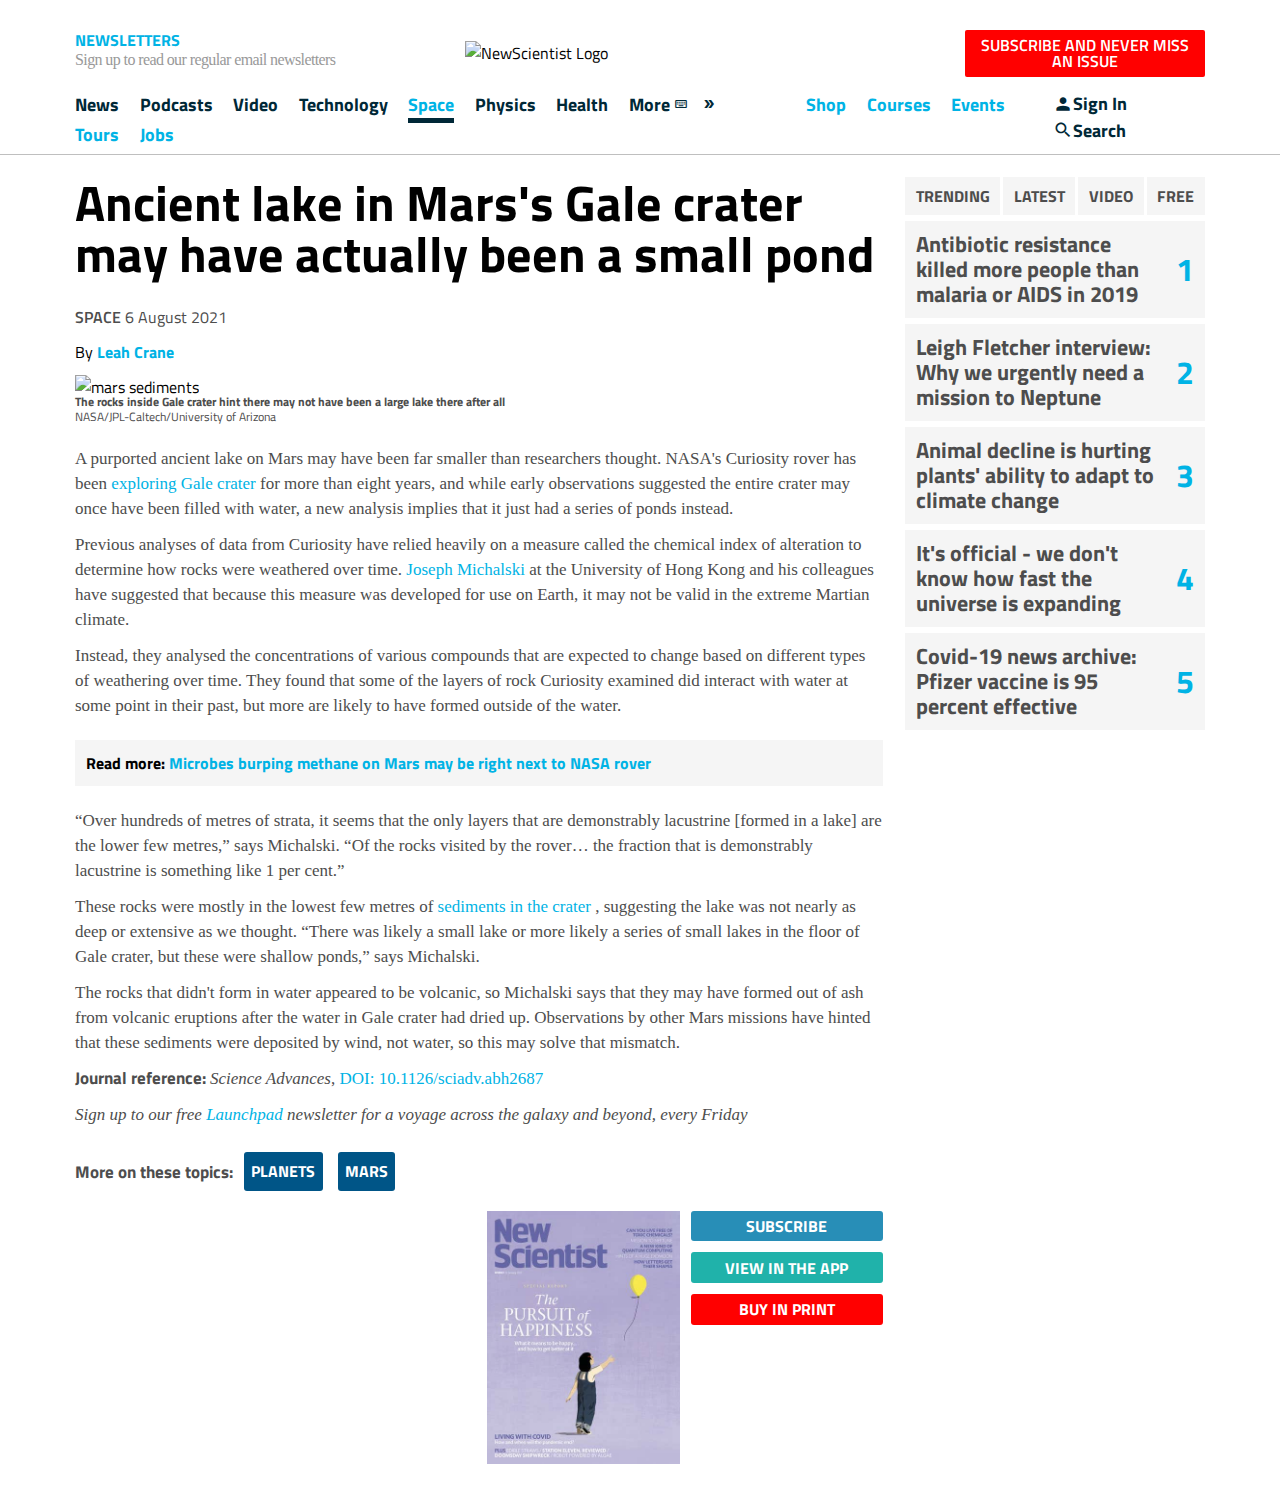
==== news-article/index.html @ 222b0971 "Complete aside" ====
<!DOCTYPE html>
<html lang="en">
<head>
  <meta charset="UTF-8">
  <meta http-equiv="X-UA-Compatible" content="IE=edge">
  <meta name="viewport" content="width=device-width, initial-scale=1.0">
  <title>Ancient lake in Mars's Gale crater may have actually been a small pond</title>
  <link rel="stylesheet" href="./css/style.css">
  <link href="https://fonts.googleapis.com/css?family=Material+Icons|Material+Icons+Outlined|Material+Icons+Two+Tone|Material+Icons+Round|Material+Icons+Sharp" rel="stylesheet">
  <link href="https://fonts.googleapis.com/css2?family=Titillium+Web:wght@200;300;400;600;700;900&display=swap" rel="stylesheet">
  <script src="https://use.fontawesome.com/releases/v5.15.4/js/all.js" data-mutate-approach="sync"></script>
</head>
<body>
  <header class="page-header">
    <div class="header-wrapper">
      <div class="header-promo">
        <h3><a href="https://https://www.newscientist.com/sign-up/">NEWSLETTERS</a></h3>
        <a href="https://https://www.newscientist.com/sign-up/" class="promo-sub-header">Sign up to read our regular email newsletters</a>
      </div>

      <div class="header-logo">
        <img src="./img/New-Scientist-logo.png" alt="NewScientist Logo">
      </div>

      <div class="header-subscribe">
        <button type="button">SUBSCRIBE AND NEVER MISS AN ISSUE</button>
      </div>
    </div>

    <div class="header-nav">
      <nav class="main-nav">
        <ul>
          <li><a href="https://www.newscientist.com/section/news/">News</a></li>
          <li><a href="https://www.newscientist.com/podcasts/">Podcasts</a></li>
          <li><a href="https://www.newscientist.com/video/">Video</a></li>
          <li><a href="https://www.newscientist.com/subject/technology/">Technology</a></li>
          <li><a href="https://www.newscientist.com/subject/space/" class="selected-nav">Space</a></li>
          <li><a href="https://www.newscientist.com/subject/physics/">Physics</a></li>
          <li><a href="https://www.newscientist.com/subject/health/">Health</a></li>
          <li><a href="">
            More
            <span class="material-icons-outlined">keyboard_double_arrow_down</span>
          </a></li>

          <li><a href="https://shop.newscientist.com/" class="secondary">Shop</a></li>
          <li><a href="https://academy.newscientist.com/" class="secondary">Courses</a></li>
          <li><a href="https://www.newscientist.com/science-events/" class="secondary">Events</a></li>
          <li><a href="https://www.newscientist.com/tours/" class="secondary">Tours</a></li>
          <li><a href="https://jobs.newscientist.com/en-au/?utm_medium=ILC&utm_source=NSNS&utm_campaign=NS_NAV" class="secondary">Jobs</a></li>
        </ul>
      </nav>

      <nav class="nav-tools">
        <ul>
          <li><a href="">
            <span class="material-icons">person</span>
            Sign In
          </a></li>
          <li><a href="">
            <span class="material-icons-outlined">search</span>
            Search
          </a></li>
        </ul>
      </nav>
    </div>
  </header>

  <section class="main-content">
    <article>
      <header class="article-header">
        <h1>Ancient lake in Mars's Gale crater may have actually been a small pond</h1>

        <div class="social-buttons">
          <a href=""><i class="fab fa-facebook"></i></a>
          <a href=""><i class="fab fa-twitter"></i></a>
          <a href=""><i class="fab fa-whatsapp"></i></a>
          <a href=""><i class="fab fa-linkedin-in"></i></a>
          <a href=""><i class="fab fa-reddit"></i></a>
          <a href=""><i class="fas fa-envelope"></i></a>
          <a href=""><i class="fas fa-print"></i></a>
        </div>

        <div class="article-header-bottom">
          <a href="https://www.newscientist.com/subject/space/">SPACE</a>
          <span>6 August 2021</span>
        </div>
      </header>

      <div class="article-main">
        <div class="author">
          <p>By <a href="https://www.newscientist.com/author/leah-crane/">Leah Crane</a></p>
        </div>

        <figure>
          <img src="./img/mars-sediments.jpeg" alt="mars sediments">
          <figcaption>
            <strong>The rocks inside Gale crater hint there may not have been a large lake there after all</strong><br>
            NASA/JPL-Caltech/University of Arizona
          </figcaption>
        </figure>

        <div class="article-content">
          <p>
            A purported ancient lake on Mars may have been far smaller than researchers thought. NASA's Curiosity rover has been 
            <a href="https://www.newscientist.com/article/2197638-curiosity-is-entering-what-may-be-the-best-area-to-find-life-on-mars/">exploring Gale crater</a> 
            for more than eight years, and while early observations suggested the entire crater may once have been filled with water, a new analysis implies that it just had a series of ponds instead.
          </p>
          <p>
            Previous analyses of data from Curiosity have relied heavily on a measure called the chemical index of alteration to determine how rocks were weathered over time. 
            <a href="https://www.clays.space/">Joseph Michalski</a> 
            at the University of Hong Kong and his colleagues have suggested that because this measure was developed for use on Earth, it may not be valid in the extreme Martian climate.
          </p>
          <p>
            Instead, they analysed the concentrations of various compounds that are expected to change based on different types of weathering over time. They found that some of the layers of rock Curiosity examined did interact with water at some point in their past, but more are likely to have formed outside of the water.
          </p>

          <div class="related-box">
            <h4>
              Read more: 
              <a href="https://www.newscientist.com/article/2284210-microbes-burping-methane-on-mars-may-be-right-next-to-nasa-rover/">Microbes burping methane on Mars may be right next to NASA rover</a>
            </h4>
          </div>

          <p>
            “Over hundreds of metres of strata, it seems that the only layers that are demonstrably lacustrine [formed in a lake] are the lower few metres,” says Michalski. “Of the rocks visited by the rover… the fraction that is demonstrably lacustrine is something like 1 per cent.”
          </p>
          <p>
            These rocks were mostly in the lowest few metres of 
            <a href="https://www.newscientist.com/article/2271407-marss-crust-may-have-sucked-up-most-of-the-planets-water/">sediments in the crater</a>
            , suggesting the lake was not nearly as deep or extensive as we thought. “There was likely a small lake or more likely a series of small lakes in the floor of Gale crater, but these were shallow ponds,” says Michalski.
          </p>
          <p>
            The rocks that didn't form in water appeared to be volcanic, so Michalski says that they may have formed out of ash from volcanic eruptions after the water in Gale crater had dried up. Observations by other Mars missions have hinted that these sediments were deposited by wind, not water, so this may solve that mismatch.
          </p>

          <p class="references">
            <strong>Journal reference: </strong>
            <em>Science Advances</em>, 
            <a link="https://advances.sciencemag.org/lookup/doi/10.1126/sciadv.abh2687">DOI: 10.1126/sciadv.abh2687</a>
          </p>

          <p class="signup">
            <em>
              Sign up to our free 
              <a link="https://www.newscientist.com/sign-up/launchpad/">Launchpad</a> 
              newsletter for a voyage across the galaxy and beyond, every Friday
            </em>
          </p>

          <section class="article-tags">
            <p>More on these topics: </p>
            <ul>
              <li>
                <a href="https://www.newscientist.com/article-topic/planets/">PLANETS</a>
              </li>
              <li>
                <a href="https://www.newscientist.com/article-topic/mars/">MARS</a>
              </li>
            </ul>
          </section>

          <footer class="article-footer">
            <div class="footer-inner">
              <div class="social-buttons">
                <a href=""><i class="fab fa-facebook"></i></a>
                <a href=""><i class="fab fa-twitter"></i></a>
                <a href=""><i class="fab fa-whatsapp"></i></a>
                <a href=""><i class="fab fa-linkedin-in"></i></a>
                <a href=""><i class="fab fa-reddit"></i></a>
                <a href=""><i class="fas fa-envelope"></i></a>
                <a href=""><i class="fas fa-print"></i></a>
              </div>
  
              <div class="promo-content">
                <a href="https://www.newscientist.com/issue/3370/">
                  <img src="./img/issue-cover.jpeg" alt="Article issue cover">
                </a>
                <div class="promo-btns">
                      <a class="sub-btn" href="https://subscription.newscientist.com/packages/newscientist-2022-jan-sale?promCode=17650,17651&packageCodes=TAP&offerCode=10i,6M">SUBSCRIBE</a>
                      <a class="app-btn" href="https://www.newscientist.com/app-download/">VIEW IN THE APP</a>
                      <a class="buy-btn" href="http://mags-uk.com/browse-by-publisher/new-scientist.html">BUY IN PRINT</a>
                </div>
              </div>
            </div>
          </footer>
        </div>
      </div>
    </article>

    <aside>
      <div class="aside-header">
        <a href="" class="aside-nav selected">TRENDING</a>
        <a href="" class="aside-nav">LATEST</a>
        <a href="" class="aside-nav">VIDEO</a>
        <a href="" class="aside-nav">FREE</a>
      </div>

      <div class="aside-article">
        <a href="https://www.newscientist.com/article/2305266-antibiotic-resistance-killed-more-people-than-malaria-or-aids-in-2019/">
          Antibiotic resistance killed more people than malaria or AIDS in 2019
        </a>
        <span class="article-ranking">1</span>
      </div>
      <div class="aside-article">
        <a href="https://www.newscientist.com/article/mg25333700-900-leigh-fletcher-interview-why-we-urgently-need-a-mission-to-neptune/">
          Leigh Fletcher interview: Why we urgently need a mission to Neptune
        </a>
        <span class="article-ranking">2</span>
      </div>
      <div class="aside-article">
        <a href="https://www.newscientist.com/article/dn11638-climate-myths-human-co2-emissions-are-too-tiny-to-matter/">
          Animal decline is hurting plants' ability to adapt to climate change
        </a>
        <span class="article-ranking">3</span>
      </div>
      <div class="aside-article">
        <a href="https://www.newscientist.com/article/2304951-infrared-goggles-and-vibrating-armband-help-people-who-are-blind-see/">
          It's official - we don't know how fast the universe is expanding
        </a>
        <span class="article-ranking">4</span>
      </div>
      <div class="aside-article">
        <a href="https://www.newscientist.com/article/2304340-strongest-evidence-yet-that-ms-is-caused-by-epstein-barr-virus/">
          Covid-19 news archive: Pfizer vaccine is 95 percent effective
        </a>
        <span class="article-ranking">5</span>
      </div>
    </aside>
  </section>

  



</body>
</html>
---- news-article/css/style.css ----
/* BODY */

body {
  font-family: 'Titillium Web';
}

body, h3 {
  margin: 0;
}

a {
  text-decoration: none;
  cursor: pointer;
}

ul {
  margin: 0;
  padding: 0;
}

li {
  display: inline-block;
}

button {
  border: none;
  display: flex;
  align-items: center;
  justify-content: center;
  cursor: pointer;
	outline: inherit;
  font-family: 'Titillium Web';
}

button, html input[type="button"], input[type="reset"], input[type="submit"] {
  -webkit-appearance: button;
  cursor: pointer;
  line-height: 16px;
}

/* HEADER */

.page-header {
  margin: 30px 0 6px 0;
  border-bottom: 1px solid rgb(191, 191, 191);
}

.header-wrapper {
  display: grid;
  grid-template-columns: 26.9% 42.2% 26.9%;
  column-gap: 2%;
  max-width: 70.62495rem;
  margin: 0 auto;
  padding: 0 15px 11px 15px;
  font-size: 16px;
}

.header-promo {
  line-height: 19px;
}

.header-promo h3 a {
  font-size: 16px;
  color: #00B3E5;
}

.header-promo h3 a:hover {
  color: rgb(40, 142, 183);
}

.promo-sub-header {
  font-family: 'PT Serif';
  letter-spacing: -0.6px;
  color: #999;
}

.promo-sub-header:hover {
  text-decoration: underline;
}

.header-logo {
  display: flex;
  justify-content: center;
  align-items: center;
}

.header-logo img {
  object-fit: cover;
  width: 350px;
  justify-self: center;
}

.header-subscribe button {
  background-color: #F00;
  color: #fff;
  font-size: 16px;
  font-weight: 600;
  border-radius: 2px;
  width: 15rem;
  padding: 0.45833rem;
  float: right;
}

.header-nav {
  max-width: 70.62495rem;
  margin: 0 auto;
  display: flex;
  justify-content: space-between;
  padding-top: 0.34375rem;
}

.main-nav li {
  font-size: 18px;
  line-height: 1.3125rem;
  font-weight: 700;
  margin-right: 1.03125rem;
  padding-bottom: 0.51562rem;
}

.header-nav a {
  color: #002837;
}

.main-nav a.selected-nav, .main-nav a.secondary {
  color: #00B3E5;
}

.main-nav span {
  font-size: 14px;
}

a.selected-nav, .main-nav a:hover {
  border-bottom: 5px solid rgb(0, 40, 55);
}

.nav-tools a {
  display: flex;
  align-items: center;
  font-size: 18px;
  line-height: 1.3125rem;
  font-weight: 700;
}

.nav-tools a:first-child {
  margin-right: 0.45833rem;
}

.nav-tools a:hover {
  color: rgb(153, 153, 153);
}

.nav-tools span {
  font-size: 20px;
}

/* ARTICLE */

.main-content {
  max-width: 70.62495rem;
  margin: 0 auto;
  padding: 0 0.93747rem;
  display: flex;
}

.main-content article {
  padding-top: 1rem;
  max-width: calc(100% - 20.125rem);
}

.article-header h1 {
  font-size: 3.125rem;
  font-weight: 700;
  line-height: 3.1875rem;
  margin: 0 0 0.93747rem 0;
}

.main-content aside {
  flex: 0 0 18.75rem;
  width: 18.75rem;
  padding-top: 1rem;
  margin: 0 0 1.375rem 1.375rem;
}

.social-buttons {
  display: flex;
  flex-direction: row;
  margin: 0 0 0.6875rem;
}

.social-buttons > * {
  margin-right: 0.91667rem;
  font-size: 28px;
}

.fa-facebook { color: #3b5998; }
.fa-twitter { color: rgb(29, 161, 242); }
.fa-whatsapp { color: rgb(77, 194, 71); }
.fa-linkedin-in { color: rgb(0, 119, 181); }
.fa-reddit { color: rgb(255, 87, 0); }
.fa-envelope, .fa-print { color: rgb(153, 153, 153); }

.article-header-bottom { 
  color: rgb(77, 77, 77);
  margin: 0 0 0.6875rem 0;
}

.article-header-bottom a {
  font-weight: 600;
  color: rgb(77, 77, 77);
}

/* ARTICLE MAIN */

.author a {
  color: rgb(0, 179, 229);
  font-weight: 700;
}

p {
  margin: 0 0 0.6875rem;
}

figure {
  margin: 0 0 1.375rem 0;
}

figcaption {
  color: rgb(77, 77, 77);
  font-size: 12px;
  line-height: 0.9375rem;
  margin-top: -0.3rem;
}

.article-content p {
  font-family: 'PT Serif';
  font-size: 1.0625rem;
  line-height: 1.5625rem;
  color: rgb(77, 77, 77);
}

.article-content a {
  color: rgb(0, 179, 229);
}

.related-box {
  background: #f5f5f5;
  margin: 1.375rem 0;
  padding: 0.6875rem;
}

.related-box h4 {
  font-size: 1rem;
  margin: 0;
}

p strong {
  font-family: 'Titillium Web';
}

.article-tags {
  padding-top: 1.375rem;
  display: flex;
  align-items: baseline;
}

.article-tags p {
  margin: 0 0.6875rem 0 0;
  font-weight: 700;
  font-family: 'Titillium Web';
}

.article-tags ul {
  line-height: 1.4375rem;
  margin-bottom: 0.6875rem;

}

.article-tags li {
  margin: 0;
}

.article-tags a {
  color: white;
  background-color: rgb(0, 85, 135);
  font-size: 1rem;
  font-weight: 700;
  padding: 0.45833rem;
  margin: 0 0.6875rem 0.6875rem 0;
  border-radius: 3px;
}

.article-tags a:hover {
  background-color: rgb(40, 142, 183);
}

/* ARTICLE FOOTER */

.article-footer {
  margin-bottom: 1.375rem;
}

.footer-inner {
  display: grid;
  grid-template-columns: repeat(2, 1fr);
  grid-column-gap: 2%;
  margin-bottom: 1.375rem;
  padding-top: 1rem;
}

.promo-content {
  display: grid;
  grid-template-columns: repeat(2, 1fr);
  grid-column-gap: 0.6875rem;
}

.promo-content img {
  height: auto;
  width: 100%;
}

.promo-btns {
  display: flex;
  flex-direction: column;
}

.promo-btns a {
  color: white;
  font-size: 1rem;
  font-weight: 700;
  border-radius: 0.188rem;
  line-height: 1rem;
  padding: 0.45833rem;
  margin-bottom: 0.6875rem;
  display: flex;
  justify-content: center;
}

.sub-btn { background-color: rgb(40, 142, 183); }
.app-btn { background-color: rgb(32, 178, 170); }
.buy-btn { background-color: rgb(255, 0, 0); }

/* ASIDE */

aside {
  display: flex;
  flex-direction: column;
  grid-gap: 3px;
}

aside a {
  color: rgb(77, 77, 77);
  font-weight: 700;
}

.aside-nav, .aside-article {
  background-color: #f5f5f5;
}

.aside-header {
  display: flex;
}

.aside-nav {
  border-right: 3px solid #fff;
  flex: 1 0 auto;
  padding: 0.45833rem;
  display: flex;
  justify-content: center;
  align-items: center;
}

.aside-nav .selected {
  background-color: rgb(0, 179, 229);
}

.aside-nav:last-child {
  border-right: none;
}

.aside-article {
  grid-column: 1 / -1;
  border-top: 3px solid #fff;
  padding: 0.6875rem;
  font-size: 1.375rem;
  line-height: 1.5625rem;
  display: flex;
}

.aside-article a {
  margin-right: 1.375rem;
}

.aside-article a:hover {
  color: rgb(0, 179, 229);
}

.aside-article span {
  color: rgb(0, 179, 229);
  font-size: 2rem;
  font-weight: 700;
  display: flex;
  align-items: center;
  justify-content: flex-start;
}
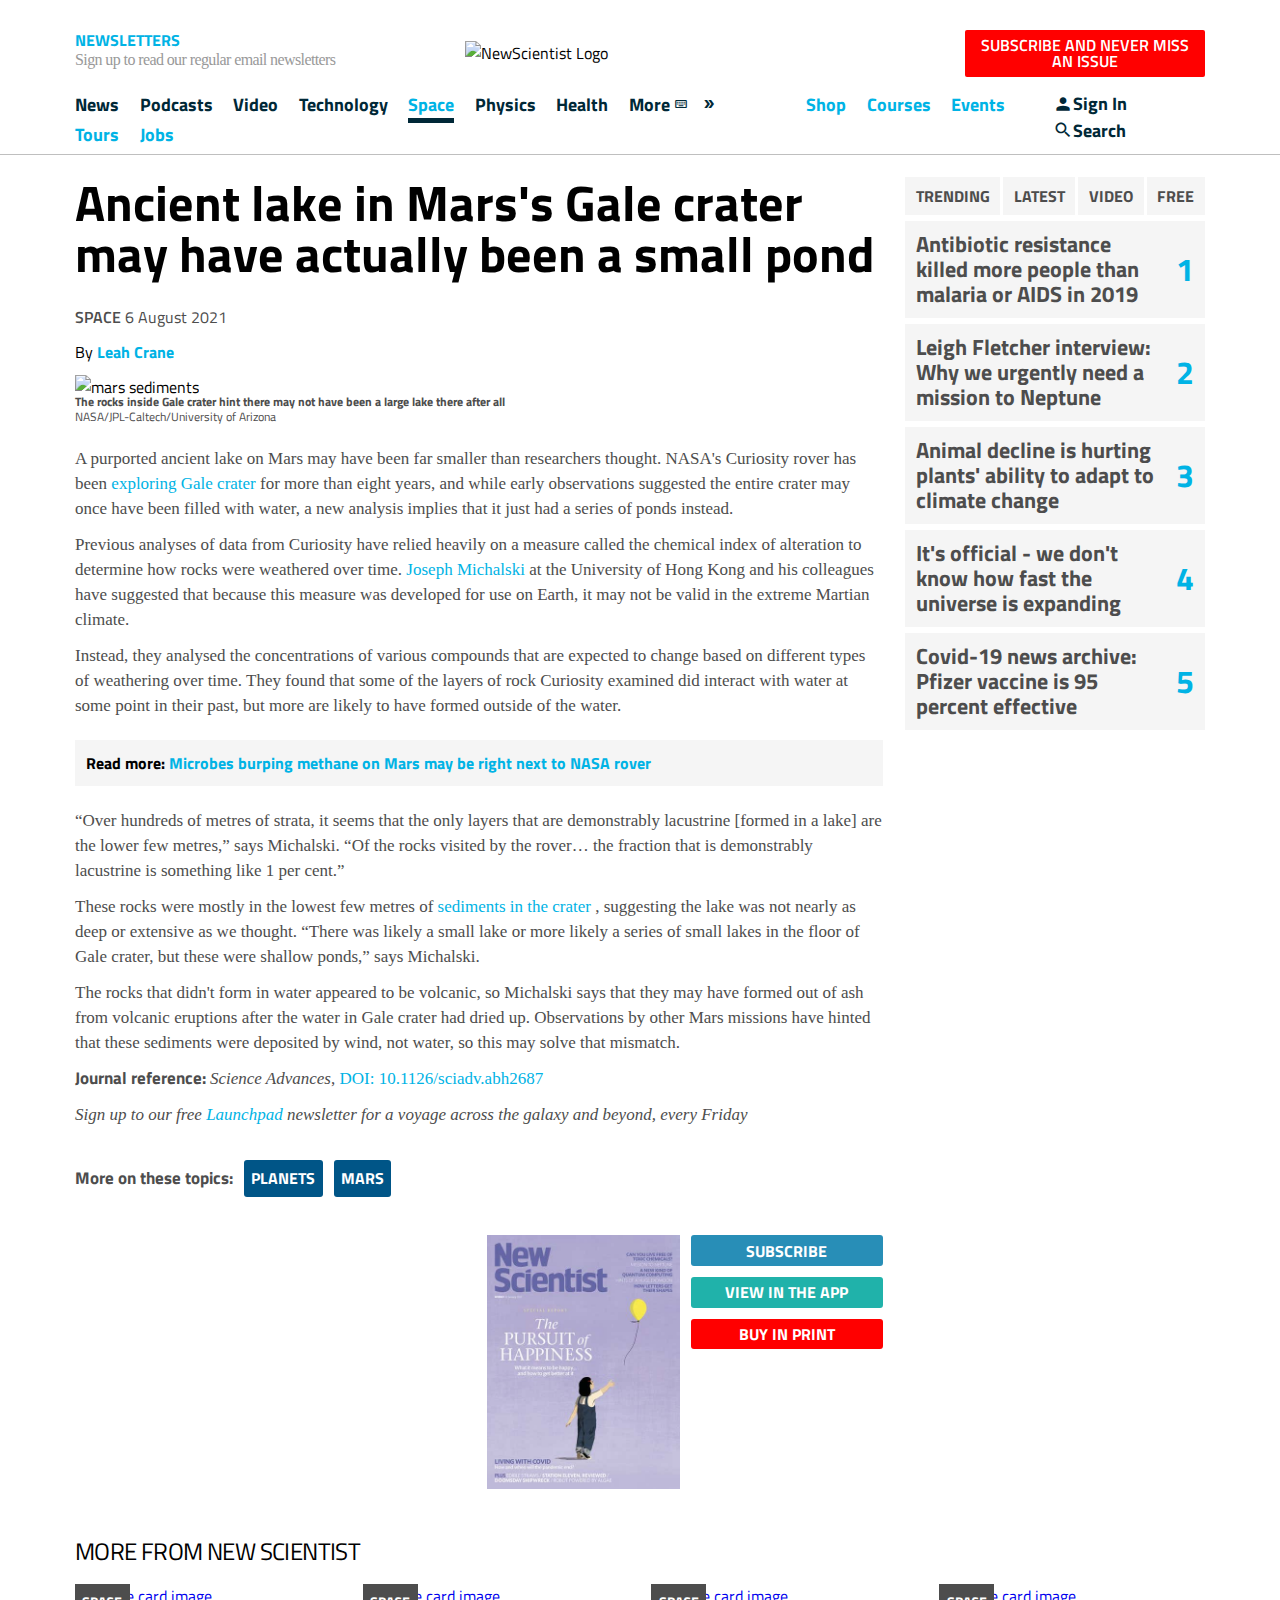
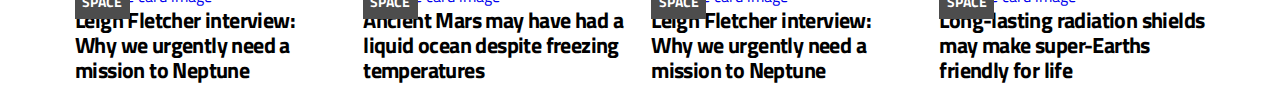
==== commit e294bde4: "Complete article footers" ====
--- a/news-article/index.html
+++ b/news-article/index.html
@@ -228,9 +228,72 @@
     </aside>
   </section>
 
-  
-
-
-
+  <section class="related-articles">
+    <div class="related-wrapper">
+      <h2>MORE FROM NEW SCIENTIST</h2>
+
+      <div class="article-list">
+        <div class="card">
+          <div class="card-content">
+            <a class="card-img" href="https://www.newscientist.com/article/mg25333700-900-leigh-fletcher-interview-why-we-urgently-need-a-mission-to-neptune/">
+              <div class="img-wrapper">
+                <img src="https://images.newscientist.com/wp-content/uploads/2022/01/19104222/PRI_216091696.jpg?width=800" alt="article card image">
+              </div>
+              <h2>Leigh Fletcher interview: Why we urgently need a mission to Neptune</h2>
+            </a>
+          </div>
+          <a class="card-header" href="https://www.newscientist.com/subject/space/">
+            SPACE
+          </a>
+        </div>
+
+        <div class="card">
+          <div class="card-content">
+            <a class="card-img" href="https://www.newscientist.com/article/2304957-ancient-mars-may-have-had-a-liquid-ocean-despite-freezing-temperatures/">
+              <div class="img-wrapper">
+                <img src="https://images.newscientist.com/wp-content/uploads/2022/01/17160442/PRI_218935323.jpg?width=800" alt="article card image">
+              </div>
+              <h2>Ancient Mars may have had a liquid ocean despite freezing temperatures</h2>
+            </a>
+          </div>
+          <a class="card-header" href="https://www.newscientist.com/subject/space/">
+            SPACE
+          </a>
+        </div>
+
+        <div class="card">
+          <div class="card-content">
+            <a class="card-img" href="https://www.newscientist.com/article/2304270-organic-compounds-on-mars-were-produced-by-water-and-rocks-not-life/">
+              <div class="img-wrapper">
+                <img src="https://images.newscientist.com/wp-content/uploads/2022/01/12164045/PRI_218191450.jpg?width=800" alt="article card image">
+              </div>
+              <h2>Leigh Fletcher interview: Why we urgently need a mission to Neptune</h2>
+            </a>
+          </div>
+          <a class="card-header" href="https://www.newscientist.com/subject/space/">
+            SPACE
+          </a>
+        </div>
+
+        <div class="card">
+          <div class="card-content">
+            <a class="card-img" href="https://www.newscientist.com/article/mg25333700-900-leigh-fletcher-interview-why-we-urgently-need-a-mission-to-neptune/">
+              <div class="img-wrapper">
+                <img src="https://images.newscientist.com/wp-content/uploads/2022/01/13131825/PRI_218327491.jpg?width=800" alt="article card image">
+              </div>
+              <h2>Long-lasting radiation shields may make super-Earths friendly for life</h2>
+            </a>
+          </div>
+          <a class="card-header" href="https://www.newscientist.com/subject/space/">
+            SPACE
+          </a>
+        </div>
+      </div>
+    </div>
+  </section>
+
+  <footer class="page-footer">
+
+  </footer>
 </body>
 </html>--- a/news-article/css/style.css
+++ b/news-article/css/style.css
@@ -272,11 +272,12 @@
 .article-tags ul {
   line-height: 1.4375rem;
   margin-bottom: 0.6875rem;
-
+  display: flex;
 }
 
 .article-tags li {
   margin: 0;
+  display: flex;
 }
 
 .article-tags a {
@@ -401,4 +402,84 @@
   display: flex;
   align-items: center;
   justify-content: flex-start;
-}+}
+
+/* RELATED ARTICLES */
+.related-articles {
+  max-width: 70.62495rem;
+  margin: 0 auto;
+  padding: 0 0.93747rem;
+}
+
+.related-wrapper {
+  margin-bottom: 1.375rem;
+  padding-top: 1rem;
+}
+
+.related-articles h2 {
+  color: #000;
+  font-size: 1.5rem;
+  font-weight: 400;
+  letter-spacing: -.0375rem;
+  margin: 0 0 0.93747rem;
+}
+
+.article-list {
+  display: flex;
+  flex-wrap: wrap;
+}
+
+.card {
+  flex: 1 0 23.5%;
+  margin-right: 2%;
+  max-width: 23.5%;
+  width: 23.5%;
+  position: relative;
+}
+
+.card:last-child {
+  margin-right: 0;
+}
+
+.img-wrapper {
+  height: auto;
+  overflow: hidden;
+}
+
+.card-img img {
+  width: 100%;
+  transition: all .2s;
+}
+
+.card-img h2 {
+  font-size: 1.375rem;
+  font-weight: 700;
+  letter-spacing: -.0375rem;
+  line-height: 1.5625rem;
+  margin: 0;
+  transition: all .2s;
+}
+
+.card-header {
+  position: absolute;
+  top: 0;
+  left: 0;
+  z-index: 15;
+  color: #fff;
+  background-color: #4d4d4d;
+  padding: 0.45833rem;
+  font-size: .875rem;
+  font-weight: 700;
+}
+
+.card-header:hover {
+  text-decoration: underline;
+}
+
+/* PAGE FOOTER */
+
+.page-footer {
+  max-width: 70.62495rem;
+  margin: 0 auto;
+  padding: 0 0.93747rem;
+}
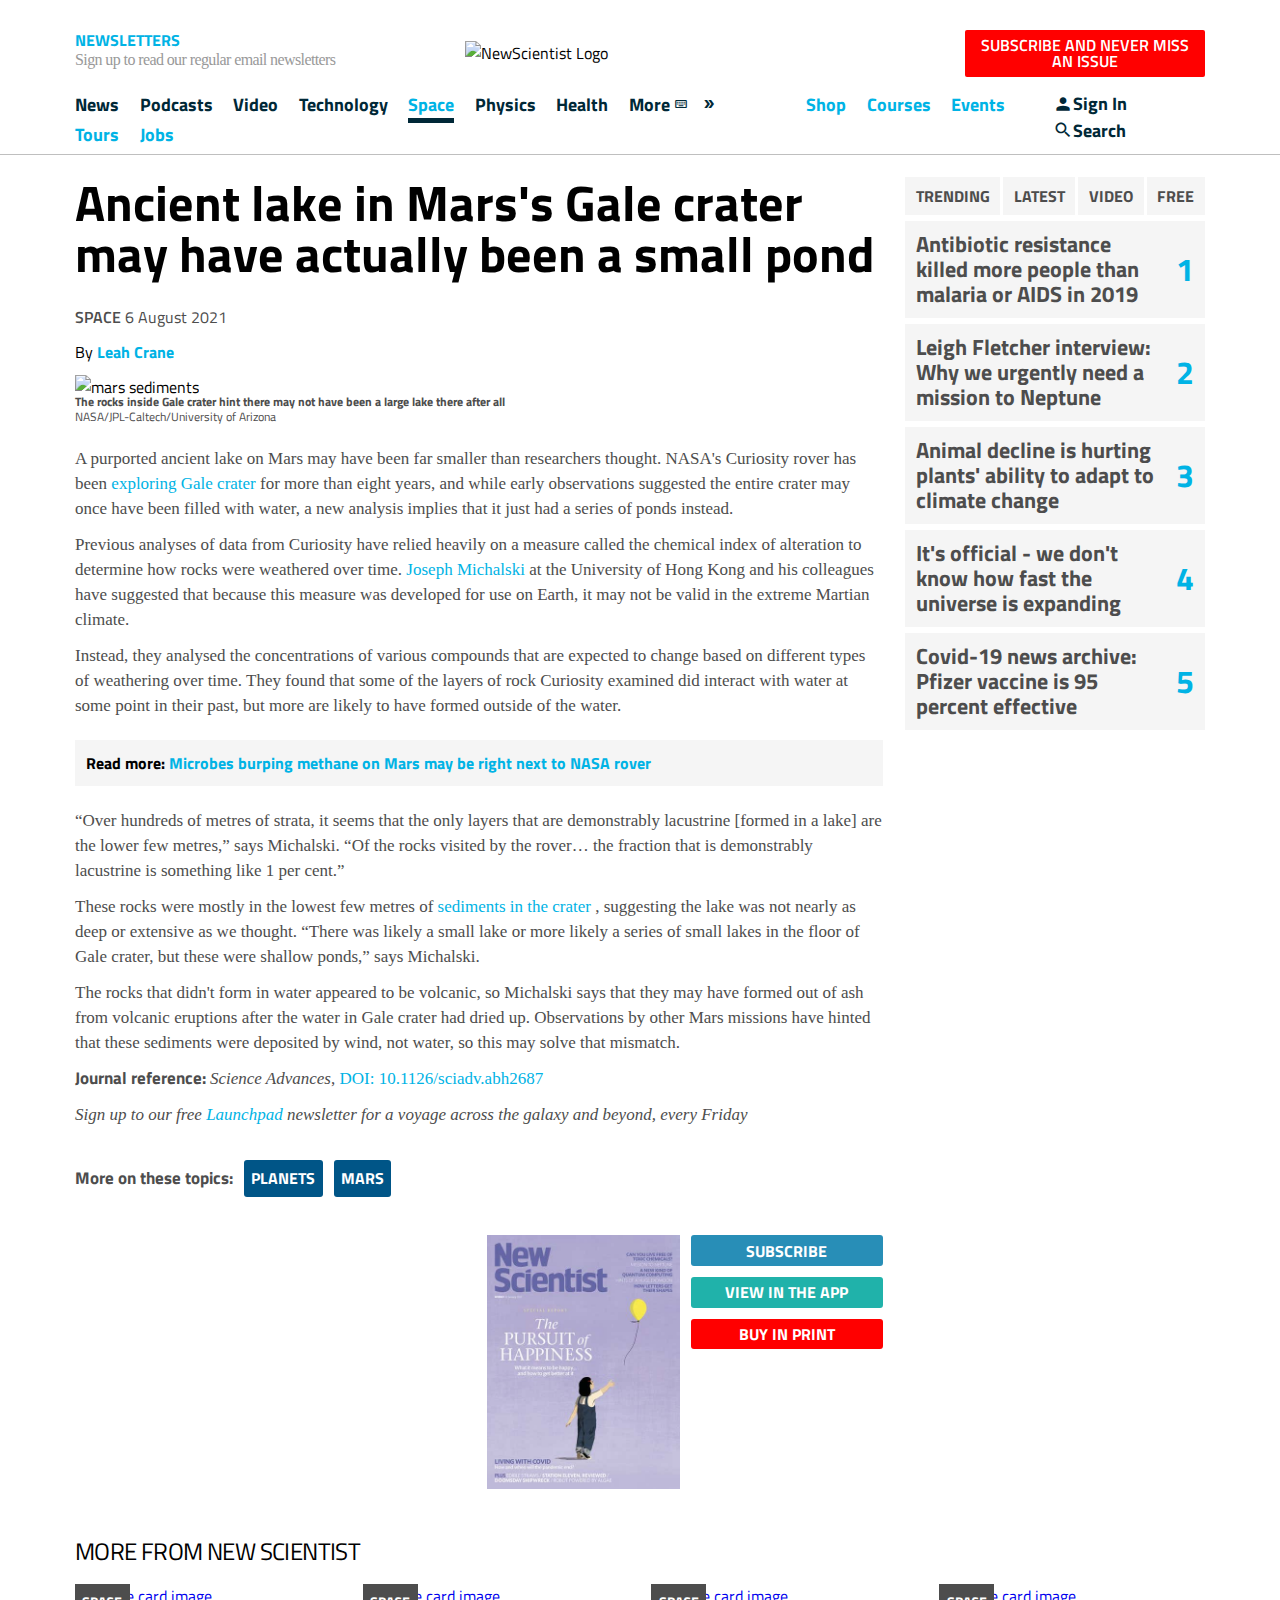
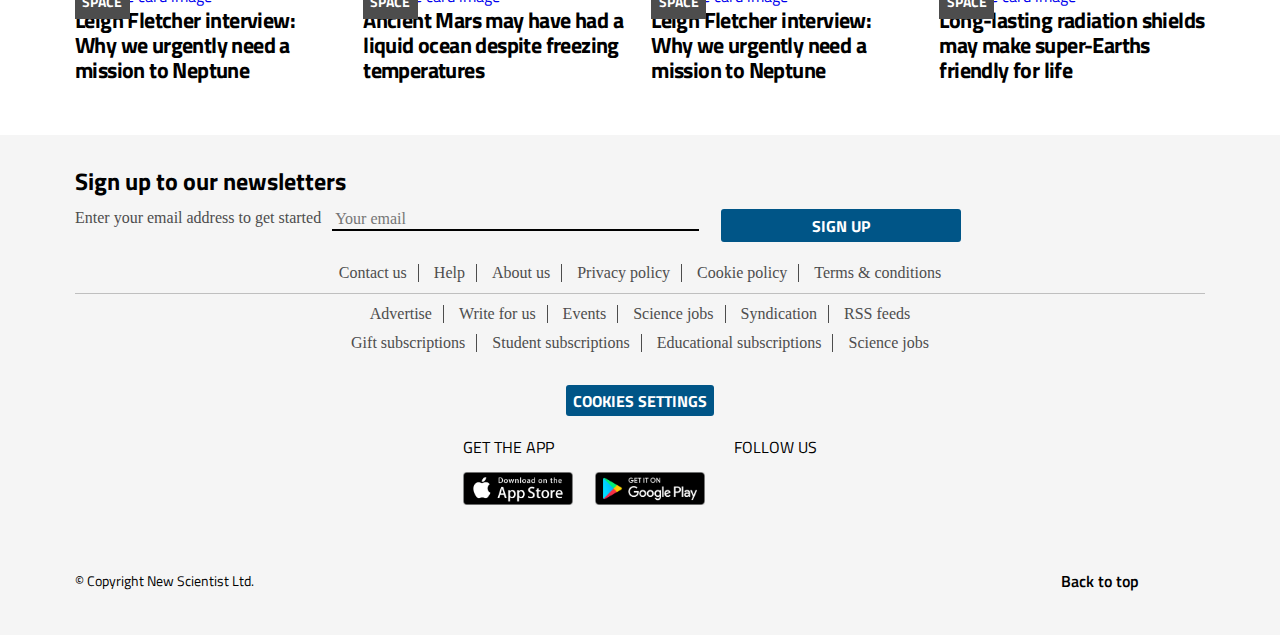
==== commit 071e0d15: "Complete page" ====
--- a/news-article/index.html
+++ b/news-article/index.html
@@ -293,7 +293,85 @@
   </section>
 
   <footer class="page-footer">
-
+    <div class="page-footer-wrapper">
+      <div class="footer-newsletter">
+        <h3>Sign up to our newsletters</h3>
+        <form class="newsletter-signup-form">
+          <label class="signup-label" for="email">Enter your email address to get started</label>
+          <input type="email" name="email" id="email" class="email-input" placeholder="Your email">
+          <button type="submit" class="submit-btn">SIGN UP</button>
+        </form>
+      </div>
+
+      <div class="footer-primary-links">
+        <ul>
+          <li class="footer-nav-item"><a href="https://www.newscientist.com/contact-us/">Contact us</a></li>
+          <li class="footer-nav-item"><a href="https://www.newscientist.com/help/">Help</a></li>
+          <li class="footer-nav-item"><a href="https://www.newscientist.com/about/">About us</a></li>
+          <li class="footer-nav-item"><a href="https://www.newscientist.com/privacy/">Privacy policy</a></li>
+          <li class="footer-nav-item"><a href="https://www.newscientist.com/cookie-policy/">Cookie policy</a></li>
+          <li class="footer-nav-item"><a href="https://www.newscientist.com/terms/">Terms & conditions</a></li>
+        </ul>
+      </div>
+
+      <div class="footer-secondary-links">
+        <ul>
+          <li class="footer-nav-item"><a href="https://experience.newscientist.com/advertise/">Advertise</a></li>
+          <li class="footer-nav-item"><a href="https://www.newscientist.com/freelancers/">Write for us</a></li>
+          <li class="footer-nav-item"><a href="https://www.newscientist.com/science-events/">Events</a></li>
+          <li class="footer-nav-item"><a href="https://jobs.newscientist.com/en-au/?utm_medium=ILC&utm_source=NSNS&utm_campaign=NS_FOOTER">Science jobs</a></li>
+          <li class="footer-nav-item"><a href="https://www.newscientist.com/in216-syndication-information/">Syndication</a></li>
+          <li class="footer-nav-item"><a href="https://www.newscientist.com/rss-feeds/">RSS feeds</a></li>
+        </ul>
+      </div>
+
+      <div class="footer-secondary-links">
+        <ul>
+          <li class="footer-nav-item"><a href="https://subscription.newscientist.com/packages/newscientist-2022-jan-sale-gift?promCode=17651,17650&packageCodes=TAP&offerCode=6M,10i">Gift subscriptions</a></li>
+          <li class="footer-nav-item"><a href="https://www.newscientist.com/subscribe/studentdiscount/">Student subscriptions</a></li>
+          <li class="footer-nav-item"><a href="https://landing.newscientist.com/educational-access/">Educational subscriptions</a></li>
+          <li class="footer-nav-item"><a href="https://landing.newscientist.com/corporate-access/">Science jobs</a></li>
+        </ul>
+      </div>
+
+      <display class="footer-extra">
+        <button type="submit" class="cookies-btn">COOKIES SETTINGS</button>
+
+        <div class="footer-links">
+          <div class="footer-apps">
+            <h3 class="link-header">GET THE APP</h3>
+            <div class="footer-link-btns">
+              <button type="button" class="footer-btn">
+                <img src="./img/app-store.png" alt="App store button" class="store-btn">
+              </button>
+              <button type="button" class="footer-btn">
+                <img src="./img/google-play.png" alt="Play store button" class="store-btn">
+              </button>
+            </div>
+          </div>
+
+          <div class="footer-social">
+            <h3 class="link-header">FOLLOW US</h3>
+
+            <div class="follow-buttons">
+              <a href=""><i class="fab fa-facebook"></i></a>
+              <a href=""><i class="fab fa-twitter"></i></a>
+              <a href=""><i class="fab fa-linkedin-in"></i></a>
+              <a href=""><i class="fab fa-pinterest"></i></a>
+            </div>
+          </div>
+        </div>
+      </display>
+
+      <div class="footer-bottom-row">
+        <div class="copyright">© Copyright New Scientist Ltd.</div>
+
+        <a class="back-to-top" href="#">
+          Back to top
+          <i class="far fa-arrow-alt-circle-up"></i>
+        </a>
+      </div>
+    </div>
   </footer>
 </body>
 </html>--- a/news-article/css/style.css
+++ b/news-article/css/style.css
@@ -427,6 +427,7 @@
 .article-list {
   display: flex;
   flex-wrap: wrap;
+  padding-bottom: 1.375rem;
 }
 
 .card {
@@ -479,7 +480,188 @@
 /* PAGE FOOTER */
 
 .page-footer {
+  background-color: #f5f5f5;
+  margin-top: 1.87495rem;
+  padding: 1.375rem 0;
+
+}
+
+.page-footer-wrapper {
   max-width: 70.62495rem;
   margin: 0 auto;
   padding: 0 0.93747rem;
 }
+
+.footer-newsletter {
+  margin-bottom: 0.6875rem;
+  padding: 0.6875rem 0;
+}
+
+.page-footer-wrapper h3 {
+  font-size: 1.5rem;
+  font-weight: 700;
+  line-height: 1.6875rem;
+  margin-bottom: 0.93747rem;
+}
+
+.newsletter-signup-form {
+  display: flex;
+  font-size: 1rem;
+}
+
+.signup-label {
+  color: #4d4d4d;
+  font-family: "PT Serif",Georgia,serif;
+  margin: 0 0.6875rem 0.6875rem 0;
+}
+
+.email-input {
+  font-family: "PT Serif",Georgia,serif;
+  background: transparent;
+  border: 0;
+  border-bottom: 2px solid #000;
+  border-radius: 0;
+  font-size: 1rem;
+  height: auto;
+  line-height: 1rem;
+  padding-left: 0.1875rem;
+  margin: 0 2% 0.6875rem 0;
+  width: 32%;
+}
+
+button[type=submit] {
+  color: #fff;
+  background-color: #005587;
+  font-size: 1rem;
+  font-weight: 700;
+  border-radius: 0.188rem;
+  line-height: 1rem;
+}
+
+button[type=submit]:hover {
+  background: #193c5b;
+}
+
+.submit-btn {
+  min-width: 15rem;
+  padding: 0.45833rem;
+}
+
+.footer-primary-links {
+  font-family: "PT Serif",Georgia,serif;
+  display: flex;
+  justify-content: center;
+  border-bottom: 1px solid #bfbfbf;
+  padding-bottom: 0.6875rem;
+  margin-bottom: 0.6875rem;
+}
+
+.footer-nav-item {
+  border-right: 1px solid #4d4d4d;
+  display: inline-block;
+  margin: 0 0.6875rem 0 0;
+  padding: 0 0.6875rem 0 0;
+}
+
+.footer-nav-item:last-child {
+  border-right: 0;
+  margin-right: 0;
+  padding-right: 0;
+}
+
+.footer-nav-item a {
+  color: rgb(77, 77, 77);
+}
+
+.footer-nav-item a:hover {
+  color: rgb(0, 179, 229);
+}
+
+.footer-secondary-links {
+  font-family: "PT Serif",Georgia,serif;
+  display: flex;
+  justify-content: center;
+  margin-bottom: 0.6875rem;
+}
+
+.footer-secondary-links:last-of-type {
+  margin-bottom: 0
+}
+
+.footer-extra {
+  display: flex;
+  flex-direction: column;
+  align-items: center;
+}
+
+.cookies-btn {
+  margin: 1.375rem 0 0.6875rem 0;
+  padding: 0.45833rem;
+}
+
+.footer-links {
+  margin-bottom: 0.6875rem;
+  padding: 0.6875rem 0;
+  display: flex;
+}
+
+h3.link-header {
+  font-size: 1rem;
+  font-weight: 400;
+  line-height: 1.1875rem;
+}
+
+.footer-apps {
+  margin-right: 1.87495rem;
+}
+
+button.footer-btn {
+  padding: 0;
+  margin: 0 1.375rem 1.375rem 0;
+}
+
+button.footer-btn:last-of-type {
+  margin-right: 0;
+}
+
+img.store-btn {
+  width: 110px;
+  height: 33px;
+}
+
+.footer-link-btns {
+  display: flex;
+}
+
+.fa-pinterest { color: #cb2027; }
+
+.follow-buttons > * {
+  margin-right: 0.91667rem;
+  font-size: 26px;
+  line-height: 1.4375rem;
+  margin-bottom: 0.6875rem;
+}
+
+.footer-bottom-row {
+  display: flex;
+  justify-content: space-between;
+  align-items: center;
+}
+
+.copyright {
+  font-size: .875rem;
+  line-height: 4rem;
+}
+
+.back-to-top {
+  width: 9rem;
+  display: flex;
+  justify-content: space-between;
+  align-items: center;
+  font-weight: 600;
+  color: black;
+}
+
+.fa-arrow-alt-circle-up {
+  font-size: 40px;
+}